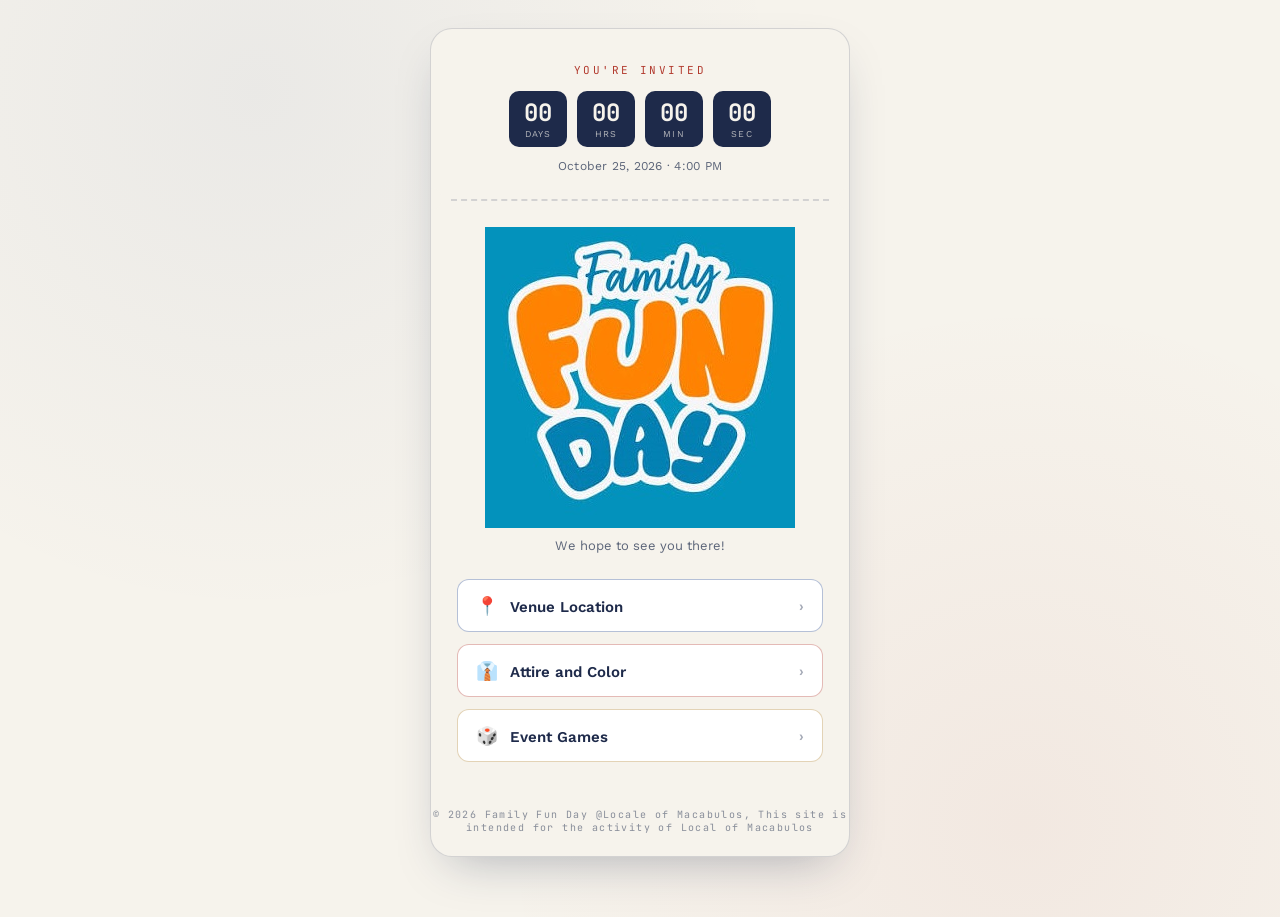
==== index.html @ 0f66782b "yeah" ====
<!DOCTYPE html>
<html lang="en">
<head>
<meta charset="UTF-8">
<meta name="viewport" content="width=device-width, initial-scale=1.0, maximum-scale=1">
<title>You're Invited</title>
<link rel="preconnect" href="https://fonts.googleapis.com">
<link href="https://fonts.googleapis.com/css2?family=Fraunces:opsz,wght@9..144,400;9..144,600;9..144,700&family=Work+Sans:wght@400;500;600&family=JetBrains+Mono:wght@500;700&display=swap" rel="stylesheet">
<link rel="stylesheet" href="styles.css">
</head>
<body>

<div class="ticket">
  <div class="stub-top">
    <div class="eyebrow">You're Invited</div>
    <div class="countdown" id="countdown">
      <div class="cd-unit"><div class="cd-num" id="cd-days">00</div><div class="cd-label">Days</div></div>
      <div class="cd-unit"><div class="cd-num" id="cd-hours">00</div><div class="cd-label">Hrs</div></div>
      <div class="cd-unit"><div class="cd-num" id="cd-mins">00</div><div class="cd-label">Min</div></div>
      <div class="cd-unit"><div class="cd-num" id="cd-secs">00</div><div class="cd-label">Sec</div></div>
    </div>
    <div class="cd-date" id="cdDate">October 25, 2026 &middot; 4:00 PM</div>
  </div>

  <div class="perf-wrap">
    <div class="side-notch" style="left:-11px;"></div>
    <div class="side-notch" style="right:-11px;"></div>
    <div class="perf-line"></div>
  </div>

  <div class="stub-bottom">
    <img src="FamilyFunDay.jfif">
    <h1 class="event-name" id="eventName"> </h1>
    <div class="event-sub">We hope to see you there!</div>

    <div class="btn-grid">
      <a class="btn maps" href="maps.html">
        <span><span class="icon">📍</span>Venue Location</span>
        <span class="arrow">›</span>
      </a>
      <a class="btn attire" href="attire.html">
        <span><span class="icon">👔</span>Attire and Color</span>
        <span class="arrow">›</span>
      </a>
      <a class="btn games" href="games.html">
        <span><span class="icon">🎲</span>Event Games</span>
        <span class="arrow">›</span>
      </a>
    </div>
  </div>

  <div class="id-strip">&copy; 2026 Family Fun Day @Locale of Macabulos, This site is intended for the activity of Local of Macabulos</div>
</div>

<script src="config.js"></script>
<script>

// If a logo image is provided, swap the placeholder for it:
// document.getElementById('logoImg').src = "your-logo.png";
// document.getElementById('logoImg').style.display = 'block';
// document.getElementById('logoSlot').style.border = 'none';

function tick(){
  const now = new Date();
  let diff = Math.max(0, EVENT_TARGET - now);
  const d = Math.floor(diff/(1000*60*60*24));
  const h = Math.floor((diff/(1000*60*60))%24);
  const m = Math.floor((diff/(1000*60))%60);
  const s = Math.floor((diff/1000)%60);
  document.getElementById('cd-days').textContent = String(d).padStart(2,'0');
  document.getElementById('cd-hours').textContent = String(h).padStart(2,'0');
  document.getElementById('cd-mins').textContent = String(m).padStart(2,'0');
  document.getElementById('cd-secs').textContent = String(s).padStart(2,'0');
}
tick();
setInterval(tick, 1000);
</script>
</body>
</html>
---- styles.css ----
:root{
  --paper:#F6F3EC;
  --paper-dim:#EAE5D8;
  --ink:#1E2A4A;
  --ink-soft:#5B6478;
  --crimson:#B23A2E;
  --cobalt:#2C4A8C;
  --gold:#B8924A;
  --line: rgba(30,42,74,0.16);
}
*{box-sizing:border-box;}
html,body{margin:0;padding:0;}
body{
  background:
    radial-gradient(circle at 20% 10%, rgba(44,74,140,0.06), transparent 40%),
    radial-gradient(circle at 80% 90%, rgba(178,58,46,0.06), transparent 40%),
    var(--paper);
  font-family:'Work Sans', sans-serif;
  color:var(--ink);
  min-height:100vh;
  display:flex;
  align-items:flex-start;
  justify-content:center;
  padding:28px 14px 60px;
}

.ticket{
  width:100%;
  max-width:420px;
  background:var(--paper);
  border:1px solid var(--line);
  border-radius:22px;
  box-shadow:0 20px 50px -20px rgba(30,42,74,0.35);
  overflow:hidden;
  position:relative;
}

/* --- stub 1: logo + countdown (index page) --- */
.stub-top{
  padding:34px 26px 26px;
  text-align:center;
}
.logo-slot{
  width:76px;height:76px;
  margin:0 auto 18px;
  border-radius:50%;
  border:1.5px dashed var(--ink-soft);
  display:flex;align-items:center;justify-content:center;
  font-family:'JetBrains Mono', monospace;
  font-size:10px;letter-spacing:.08em;
  color:var(--ink-soft);
  background:rgba(255,255,255,0.4);
  overflow:hidden;
}
.logo-slot img{width:100%;height:100%;object-fit:cover;display:none;}
.eyebrow{
  font-family:'JetBrains Mono', monospace;
  font-size:11px;
  letter-spacing:.22em;
  text-transform:uppercase;
  color:var(--crimson);
  margin-bottom:14px;
}
.countdown{
  display:flex;
  justify-content:center;
  gap:10px;
}
.cd-unit{
  background:var(--ink);
  color:var(--paper);
  border-radius:10px;
  min-width:58px;
  padding:10px 4px 8px;
}
.cd-num{
  font-family:'JetBrains Mono', monospace;
  font-size:24px;
  font-weight:700;
  line-height:1;
}
.cd-label{
  font-size:9px;
  letter-spacing:.12em;
  text-transform:uppercase;
  opacity:.7;
  margin-top:4px;
}
.cd-date{
  margin-top:12px;
  font-size:12px;
  color:var(--ink-soft);
  letter-spacing:.02em;
}

/* --- perforation divider --- */
.perf-wrap{ position:relative; height:0; }
.perf-line{ border-top:2px dashed var(--line); margin:0 20px; }
.side-notch{
  position:absolute; width:22px;height:22px; border-radius:50%; top:-11px;
  background: var(--paper);
}

/* --- stub 2: event + buttons (index page) --- */
.stub-bottom{ padding:28px 26px 32px; text-align:center; }
.event-name{
  font-family:'Fraunces', serif;
  font-weight:600;
  font-size:clamp(28px,7vw,36px);
  line-height:1.1;
  margin:0 0 6px;
}
.event-sub{ font-size:13px; color:var(--ink-soft); margin-bottom:26px; }
.btn-grid{ display:flex; flex-direction:column; gap:12px; }
.btn{
  display:flex; align-items:center; justify-content:space-between;
  width:100%; padding:15px 18px; border-radius:12px;
  border:1px solid var(--line); background:#fff;
  font-family:'Work Sans', sans-serif; font-size:15px; font-weight:600;
  color:var(--ink); cursor:pointer; text-decoration:none;
  transition:transform .15s ease, box-shadow .15s ease;
  text-align:left;
}
.btn:hover{ transform:translateY(-1px); box-shadow:0 8px 18px -10px rgba(30,42,74,0.4); }
.btn .icon{ font-size:18px; margin-right:12px; }
.btn .arrow{ opacity:.4; font-size:14px; }
.btn.maps{ border-color: rgba(44,74,140,0.35); }
.btn.attire{ border-color: rgba(178,58,46,0.35); }
.btn.games{ border-color: rgba(184,146,74,0.4); }

.id-strip{
  font-family:'JetBrains Mono', monospace;
  font-size:10px; letter-spacing:.14em; color:var(--ink-soft);
  text-align:center; padding:14px 0 22px; opacity:.7;
}

/* ===== sub-page layout (maps / attire / games) ===== */
.page-head{
  display:flex; align-items:center; gap:12px;
  padding:20px 22px 14px;
  border-bottom:1px solid var(--line);
}
.back-btn{
  width:34px;height:34px;border-radius:50%;
  border:1px solid var(--line);
  background:#fff;
  display:flex;align-items:center;justify-content:center;
  cursor:pointer; text-decoration:none;
  color:var(--ink); font-size:16px;
  flex-shrink:0;
}
.back-btn:hover{ background:var(--paper-dim); }
.page-title{
  font-family:'Fraunces', serif;
  font-size:21px; font-weight:600;
}
.page-body{ padding:20px 22px 30px; }

/* maps page */
#map{ width:100%; height:300px; border-radius:14px; overflow:hidden; border:1px solid var(--line); }
.map-actions{ display:flex; gap:10px; margin-top:12px; }
.map-actions button{
  flex:1; padding:12px 10px; border-radius:10px; border:none;
  font-weight:600; font-size:13.5px; cursor:pointer; font-family:'Work Sans', sans-serif;
}
.btn-locate{ background:var(--cobalt); color:#fff; }
.route-info{
  margin-top:12px; font-size:13px; color:var(--ink-soft);
  background:#fff; border:1px solid var(--line); border-radius:10px;
  padding:10px 12px; display:none;
}
.route-info.show{ display:block; }
.map-note{ font-size:11px; color:var(--ink-soft); margin-top:10px; line-height:1.5; }

/* attire page */
.swatch-row{ display:flex; gap:14px; margin:6px 0 18px; }
.swatch{ flex:1; text-align:center; }
.swatch-color{ height:64px; border-radius:12px; margin-bottom:8px; box-shadow: inset 0 0 0 1px rgba(0,0,0,0.06); }
.swatch.blue .swatch-color{ background:var(--cobalt); }
.swatch.red .swatch-color{ background:var(--crimson); }
.swatch-label{ font-size:12px; font-weight:600; }
.rules-list{ list-style:none; padding:0; margin:0; }
.rules-list li{
  display:flex; align-items:flex-start; gap:10px;
  padding:10px 0; border-top:1px solid var(--line); font-size:14px;
}
.rules-list li:first-child{ border-top:none; }
.rule-x{ color:var(--crimson); font-weight:700; }
.rule-ok{ color:var(--cobalt); font-weight:700; }

/* games page */
.game-item{ display:flex; align-items:center; gap:14px; padding:13px 0; border-top:1px solid var(--line); }
.game-item:first-child{ border-top:none; }
.game-num{ font-family:'JetBrains Mono', monospace; font-size:12px; color:var(--gold); font-weight:700; width:22px; }
.game-name{ font-weight:600; font-size:14.5px; }

@media (max-width:400px){
  .cd-unit{ min-width:50px; }
  .cd-num{ font-size:20px; }
}
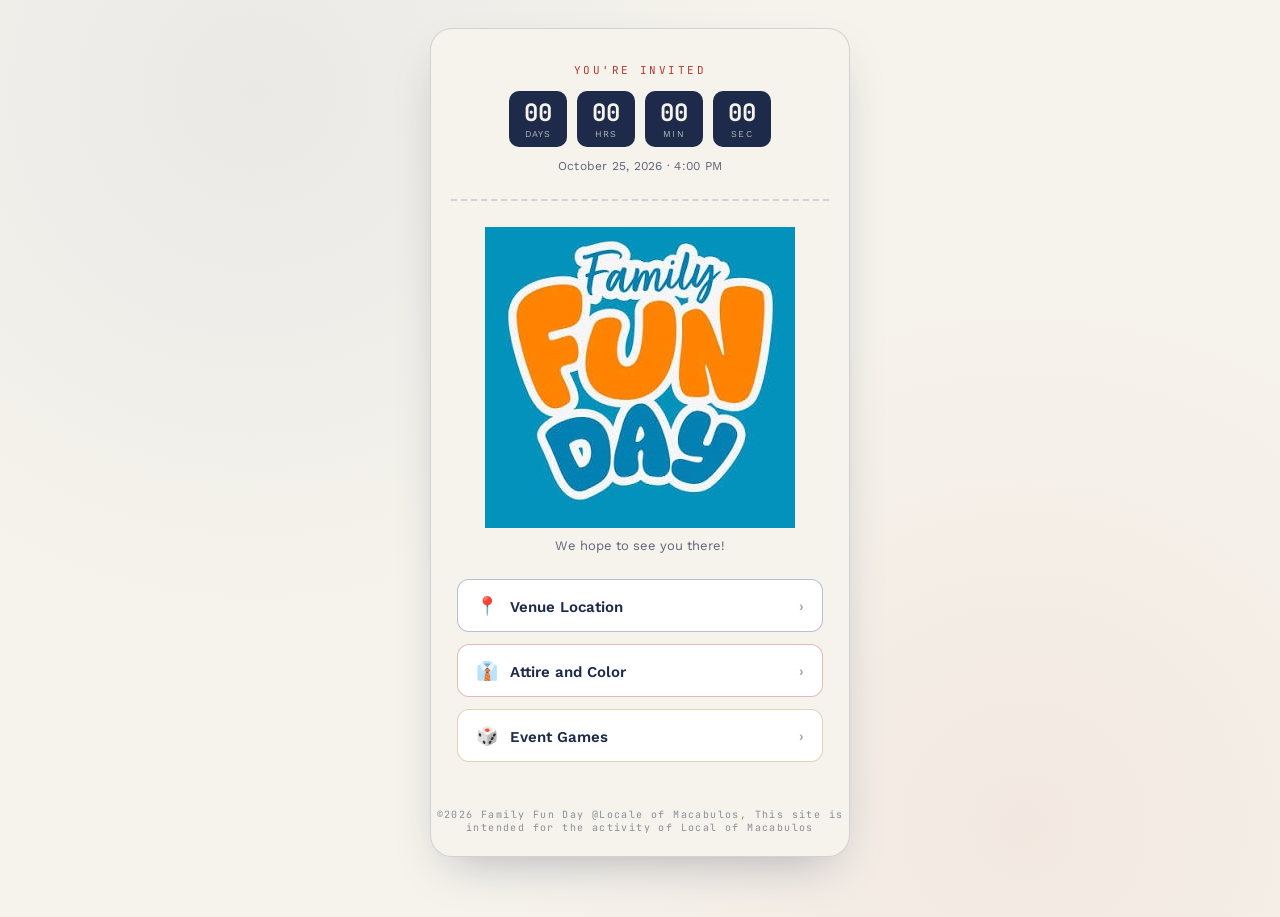
==== commit fd2e3393: "yeah" ====
--- a/index.html
+++ b/index.html
@@ -3,16 +3,17 @@
 <head>
 <meta charset="UTF-8">
 <meta name="viewport" content="width=device-width, initial-scale=1.0, maximum-scale=1">
-<title>You're Invited</title>
+<title>FamilyFunDay</title>
 <link rel="preconnect" href="https://fonts.googleapis.com">
 <link href="https://fonts.googleapis.com/css2?family=Fraunces:opsz,wght@9..144,400;9..144,600;9..144,700&family=Work+Sans:wght@400;500;600&family=JetBrains+Mono:wght@500;700&display=swap" rel="stylesheet">
 <link rel="stylesheet" href="styles.css">
+<link rel="icon" href="TCT-removebg-preview.png">
 </head>
 <body>
 
 <div class="ticket">
   <div class="stub-top">
-    <div class="eyebrow">You're Invited</div>
+    <div class="eyebrow">You're Invited </div>
     <div class="countdown" id="countdown">
       <div class="cd-unit"><div class="cd-num" id="cd-days">00</div><div class="cd-label">Days</div></div>
       <div class="cd-unit"><div class="cd-num" id="cd-hours">00</div><div class="cd-label">Hrs</div></div>
@@ -49,7 +50,7 @@
     </div>
   </div>
 
-  <div class="id-strip">&copy; 2026 Family Fun Day @Locale of Macabulos, This site is intended for the activity of Local of Macabulos</div>
+  <div class="id-strip">&copy;2026 Family Fun Day @Locale of Macabulos, This site is intended for the activity of Local of Macabulos</div>
 </div>
 
 <script src="config.js"></script>
--- a/styles.css
+++ b/styles.css
@@ -1,200 +1,411 @@
-:root{
-  --paper:#F6F3EC;
-  --paper-dim:#EAE5D8;
-  --ink:#1E2A4A;
-  --ink-soft:#5B6478;
-  --crimson:#B23A2E;
-  --cobalt:#2C4A8C;
-  --gold:#B8924A;
-  --line: rgba(30,42,74,0.16);
-}
-*{box-sizing:border-box;}
-html,body{margin:0;padding:0;}
-body{
+:root {
+  --paper: #F6F3EC;
+  --paper-dim: #EAE5D8;
+  --ink: #1E2A4A;
+  --ink-soft: #5B6478;
+  --crimson: #B23A2E;
+  --cobalt: #2C4A8C;
+  --gold: #B8924A;
+  --line: rgba(30, 42, 74, 0.16);
+}
+
+* {
+  box-sizing: border-box;
+}
+
+html,
+body {
+  margin: 0;
+  padding: 0;
+}
+
+body {
   background:
-    radial-gradient(circle at 20% 10%, rgba(44,74,140,0.06), transparent 40%),
-    radial-gradient(circle at 80% 90%, rgba(178,58,46,0.06), transparent 40%),
+    radial-gradient(circle at 20% 10%, rgba(44, 74, 140, 0.06), transparent 40%),
+    radial-gradient(circle at 80% 90%, rgba(178, 58, 46, 0.06), transparent 40%),
     var(--paper);
-  font-family:'Work Sans', sans-serif;
-  color:var(--ink);
-  min-height:100vh;
-  display:flex;
-  align-items:flex-start;
-  justify-content:center;
-  padding:28px 14px 60px;
-}
-
-.ticket{
-  width:100%;
-  max-width:420px;
-  background:var(--paper);
-  border:1px solid var(--line);
-  border-radius:22px;
-  box-shadow:0 20px 50px -20px rgba(30,42,74,0.35);
-  overflow:hidden;
-  position:relative;
+  font-family: 'Work Sans', sans-serif;
+  color: var(--ink);
+  min-height: 100vh;
+  display: flex;
+  align-items: flex-start;
+  justify-content: center;
+  padding: 28px 14px 60px;
+}
+
+.ticket {
+  width: 100%;
+  max-width: 420px;
+  background: var(--paper);
+  border: 1px solid var(--line);
+  border-radius: 22px;
+  box-shadow: 0 20px 50px -20px rgba(30, 42, 74, 0.35);
+  overflow: hidden;
+  position: relative;
 }
 
 /* --- stub 1: logo + countdown (index page) --- */
-.stub-top{
-  padding:34px 26px 26px;
-  text-align:center;
-}
-.logo-slot{
-  width:76px;height:76px;
-  margin:0 auto 18px;
-  border-radius:50%;
-  border:1.5px dashed var(--ink-soft);
-  display:flex;align-items:center;justify-content:center;
-  font-family:'JetBrains Mono', monospace;
-  font-size:10px;letter-spacing:.08em;
-  color:var(--ink-soft);
-  background:rgba(255,255,255,0.4);
-  overflow:hidden;
-}
-.logo-slot img{width:100%;height:100%;object-fit:cover;display:none;}
-.eyebrow{
-  font-family:'JetBrains Mono', monospace;
-  font-size:11px;
-  letter-spacing:.22em;
-  text-transform:uppercase;
-  color:var(--crimson);
-  margin-bottom:14px;
-}
-.countdown{
-  display:flex;
-  justify-content:center;
-  gap:10px;
-}
-.cd-unit{
-  background:var(--ink);
-  color:var(--paper);
-  border-radius:10px;
-  min-width:58px;
-  padding:10px 4px 8px;
-}
-.cd-num{
-  font-family:'JetBrains Mono', monospace;
-  font-size:24px;
-  font-weight:700;
-  line-height:1;
-}
-.cd-label{
-  font-size:9px;
-  letter-spacing:.12em;
-  text-transform:uppercase;
-  opacity:.7;
-  margin-top:4px;
-}
-.cd-date{
-  margin-top:12px;
-  font-size:12px;
-  color:var(--ink-soft);
-  letter-spacing:.02em;
+.stub-top {
+  padding: 34px 26px 26px;
+  text-align: center;
+}
+
+.logo-slot {
+  width: 76px;
+  height: 76px;
+  margin: 0 auto 18px;
+  border-radius: 50%;
+  border: 1.5px dashed var(--ink-soft);
+  display: flex;
+  align-items: center;
+  justify-content: center;
+  font-family: 'JetBrains Mono', monospace;
+  font-size: 10px;
+  letter-spacing: .08em;
+  color: var(--ink-soft);
+  background: rgba(255, 255, 255, 0.4);
+  overflow: hidden;
+}
+
+.logo-slot img {
+  width: 100%;
+  height: 100%;
+  object-fit: cover;
+  display: none;
+}
+
+.eyebrow {
+  font-family: 'JetBrains Mono', monospace;
+  font-size: 11px;
+  letter-spacing: .22em;
+  text-transform: uppercase;
+  color: var(--crimson);
+  margin-bottom: 14px;
+}
+
+.countdown {
+  display: flex;
+  justify-content: center;
+  gap: 10px;
+}
+
+.cd-unit {
+  background: var(--ink);
+  color: var(--paper);
+  border-radius: 10px;
+  min-width: 58px;
+  padding: 10px 4px 8px;
+}
+
+.cd-num {
+  font-family: 'JetBrains Mono', monospace;
+  font-size: 24px;
+  font-weight: 700;
+  line-height: 1;
+}
+
+.cd-label {
+  font-size: 9px;
+  letter-spacing: .12em;
+  text-transform: uppercase;
+  opacity: .7;
+  margin-top: 4px;
+}
+
+.cd-date {
+  margin-top: 12px;
+  font-size: 12px;
+  color: var(--ink-soft);
+  letter-spacing: .02em;
 }
 
 /* --- perforation divider --- */
-.perf-wrap{ position:relative; height:0; }
-.perf-line{ border-top:2px dashed var(--line); margin:0 20px; }
-.side-notch{
-  position:absolute; width:22px;height:22px; border-radius:50%; top:-11px;
+.perf-wrap {
+  position: relative;
+  height: 0;
+}
+
+.perf-line {
+  border-top: 2px dashed var(--line);
+  margin: 0 20px;
+}
+
+.side-notch {
+  position: absolute;
+  width: 22px;
+  height: 22px;
+  border-radius: 50%;
+  top: -11px;
   background: var(--paper);
 }
 
 /* --- stub 2: event + buttons (index page) --- */
-.stub-bottom{ padding:28px 26px 32px; text-align:center; }
-.event-name{
-  font-family:'Fraunces', serif;
-  font-weight:600;
-  font-size:clamp(28px,7vw,36px);
-  line-height:1.1;
-  margin:0 0 6px;
-}
-.event-sub{ font-size:13px; color:var(--ink-soft); margin-bottom:26px; }
-.btn-grid{ display:flex; flex-direction:column; gap:12px; }
-.btn{
-  display:flex; align-items:center; justify-content:space-between;
-  width:100%; padding:15px 18px; border-radius:12px;
-  border:1px solid var(--line); background:#fff;
-  font-family:'Work Sans', sans-serif; font-size:15px; font-weight:600;
-  color:var(--ink); cursor:pointer; text-decoration:none;
-  transition:transform .15s ease, box-shadow .15s ease;
-  text-align:left;
-}
-.btn:hover{ transform:translateY(-1px); box-shadow:0 8px 18px -10px rgba(30,42,74,0.4); }
-.btn .icon{ font-size:18px; margin-right:12px; }
-.btn .arrow{ opacity:.4; font-size:14px; }
-.btn.maps{ border-color: rgba(44,74,140,0.35); }
-.btn.attire{ border-color: rgba(178,58,46,0.35); }
-.btn.games{ border-color: rgba(184,146,74,0.4); }
-
-.id-strip{
-  font-family:'JetBrains Mono', monospace;
-  font-size:10px; letter-spacing:.14em; color:var(--ink-soft);
-  text-align:center; padding:14px 0 22px; opacity:.7;
+.stub-bottom {
+  padding: 28px 26px 32px;
+  text-align: center;
+}
+
+.event-name {
+  font-family: 'Fraunces', serif;
+  font-weight: 600;
+  font-size: clamp(28px, 7vw, 36px);
+  line-height: 1.1;
+  margin: 0 0 6px;
+}
+
+.event-sub {
+  font-size: 13px;
+  color: var(--ink-soft);
+  margin-bottom: 26px;
+}
+
+.btn-grid {
+  display: flex;
+  flex-direction: column;
+  gap: 12px;
+}
+
+.btn {
+  display: flex;
+  align-items: center;
+  justify-content: space-between;
+  width: 100%;
+  padding: 15px 18px;
+  border-radius: 12px;
+  border: 1px solid var(--line);
+  background: #fff;
+  font-family: 'Work Sans', sans-serif;
+  font-size: 15px;
+  font-weight: 600;
+  color: var(--ink);
+  cursor: pointer;
+  text-decoration: none;
+  transition: transform .15s ease, box-shadow .15s ease;
+  text-align: left;
+}
+
+.btn:hover {
+  transform: translateY(-1px);
+  box-shadow: 0 8px 18px -10px rgba(30, 42, 74, 0.4);
+}
+
+.btn .icon {
+  font-size: 18px;
+  margin-right: 12px;
+}
+
+.btn .arrow {
+  opacity: .4;
+  font-size: 14px;
+}
+
+.btn.maps {
+  border-color: rgba(44, 74, 140, 0.35);
+}
+
+.btn.attire {
+  border-color: rgba(178, 58, 46, 0.35);
+}
+
+.btn.games {
+  border-color: rgba(184, 146, 74, 0.4);
+}
+
+.id-strip {
+  font-family: 'JetBrains Mono', monospace;
+  font-size: 10px;
+  letter-spacing: .14em;
+  color: var(--ink-soft);
+  text-align: center;
+  padding: 14px 0 22px;
+  opacity: .7;
 }
 
 /* ===== sub-page layout (maps / attire / games) ===== */
-.page-head{
-  display:flex; align-items:center; gap:12px;
-  padding:20px 22px 14px;
-  border-bottom:1px solid var(--line);
-}
-.back-btn{
-  width:34px;height:34px;border-radius:50%;
-  border:1px solid var(--line);
-  background:#fff;
-  display:flex;align-items:center;justify-content:center;
-  cursor:pointer; text-decoration:none;
-  color:var(--ink); font-size:16px;
-  flex-shrink:0;
-}
-.back-btn:hover{ background:var(--paper-dim); }
-.page-title{
-  font-family:'Fraunces', serif;
-  font-size:21px; font-weight:600;
-}
-.page-body{ padding:20px 22px 30px; }
+.page-head {
+  display: flex;
+  align-items: center;
+  gap: 12px;
+  padding: 20px 22px 14px;
+  border-bottom: 1px solid var(--line);
+}
+
+.back-btn {
+  width: 34px;
+  height: 34px;
+  border-radius: 50%;
+  border: 1px solid var(--line);
+  background: #fff;
+  display: flex;
+  align-items: center;
+  justify-content: center;
+  cursor: pointer;
+  text-decoration: none;
+  color: var(--ink);
+  font-size: 16px;
+  flex-shrink: 0;
+}
+
+.back-btn:hover {
+  background: var(--paper-dim);
+}
+
+.page-title {
+  font-family: 'Fraunces', serif;
+  font-size: 21px;
+  font-weight: 600;
+}
+
+.page-body {
+  padding: 20px 22px 30px;
+}
 
 /* maps page */
-#map{ width:100%; height:300px; border-radius:14px; overflow:hidden; border:1px solid var(--line); }
-.map-actions{ display:flex; gap:10px; margin-top:12px; }
-.map-actions button{
-  flex:1; padding:12px 10px; border-radius:10px; border:none;
-  font-weight:600; font-size:13.5px; cursor:pointer; font-family:'Work Sans', sans-serif;
-}
-.btn-locate{ background:var(--cobalt); color:#fff; }
-.route-info{
-  margin-top:12px; font-size:13px; color:var(--ink-soft);
-  background:#fff; border:1px solid var(--line); border-radius:10px;
-  padding:10px 12px; display:none;
-}
-.route-info.show{ display:block; }
-.map-note{ font-size:11px; color:var(--ink-soft); margin-top:10px; line-height:1.5; }
+#map {
+  width: 100%;
+  height: 300px;
+  border-radius: 14px;
+  overflow: hidden;
+  border: 1px solid var(--line);
+}
+
+.map-actions {
+  display: flex;
+  gap: 10px;
+  margin-top: 12px;
+}
+
+.map-actions button {
+  flex: 1;
+  padding: 12px 10px;
+  border-radius: 10px;
+  border: none;
+  font-weight: 600;
+  font-size: 13.5px;
+  cursor: pointer;
+  font-family: 'Work Sans', sans-serif;
+}
+
+.btn-locate {
+  background: var(--cobalt);
+  color: #fff;
+}
+
+.route-info {
+  margin-top: 12px;
+  font-size: 13px;
+  color: var(--ink-soft);
+  background: #fff;
+  border: 1px solid var(--line);
+  border-radius: 10px;
+  padding: 10px 12px;
+  display: none;
+}
+
+.route-info.show {
+  display: block;
+}
+
+.map-note {
+  font-size: 14px;
+  color: #323141;
+  margin-top: 10px;
+  line-height: 1.5;
+}
 
 /* attire page */
-.swatch-row{ display:flex; gap:14px; margin:6px 0 18px; }
-.swatch{ flex:1; text-align:center; }
-.swatch-color{ height:64px; border-radius:12px; margin-bottom:8px; box-shadow: inset 0 0 0 1px rgba(0,0,0,0.06); }
-.swatch.blue .swatch-color{ background:var(--cobalt); }
-.swatch.red .swatch-color{ background:var(--crimson); }
-.swatch-label{ font-size:12px; font-weight:600; }
-.rules-list{ list-style:none; padding:0; margin:0; }
-.rules-list li{
-  display:flex; align-items:flex-start; gap:10px;
-  padding:10px 0; border-top:1px solid var(--line); font-size:14px;
-}
-.rules-list li:first-child{ border-top:none; }
-.rule-x{ color:var(--crimson); font-weight:700; }
-.rule-ok{ color:var(--cobalt); font-weight:700; }
+.swatch-row {
+  display: flex;
+  gap: 14px;
+  margin: 6px 0 18px;
+}
+
+.swatch {
+  flex: 1;
+  text-align: center;
+}
+
+.swatch-color {
+  height: 64px;
+  border-radius: 12px;
+  margin-bottom: 8px;
+  box-shadow: inset 0 0 0 1px rgba(0, 0, 0, 0.06);
+}
+
+.swatch.blue .swatch-color {
+  background: var(--cobalt);
+}
+
+.swatch.red .swatch-color {
+  background: var(--crimson);
+}
+
+.swatch-label {
+  font-size: 12px;
+  font-weight: 600;
+}
+
+.rules-list {
+  list-style: none;
+  padding: 0;
+  margin: 0;
+}
+
+.rules-list li {
+  display: flex;
+  align-items: flex-start;
+  gap: 10px;
+  padding: 10px 0;
+  border-top: 1px solid var(--line);
+  font-size: 14px;
+}
+
+.rules-list li:first-child {
+  border-top: none;
+}
+
+.rule-x {
+  color: var(--crimson);
+  font-weight: 700;
+}
+
+.rule-ok {
+  color: var(--cobalt);
+  font-weight: 700;
+}
 
 /* games page */
-.game-item{ display:flex; align-items:center; gap:14px; padding:13px 0; border-top:1px solid var(--line); }
-.game-item:first-child{ border-top:none; }
-.game-num{ font-family:'JetBrains Mono', monospace; font-size:12px; color:var(--gold); font-weight:700; width:22px; }
-.game-name{ font-weight:600; font-size:14.5px; }
-
-@media (max-width:400px){
-  .cd-unit{ min-width:50px; }
-  .cd-num{ font-size:20px; }
+.game-item {
+  display: flex;
+  align-items: center;
+  gap: 14px;
+  padding: 13px 0;
+  border-top: 1px solid var(--line);
+}
+
+.game-item:first-child {
+  border-top: none;
+}
+
+.game-num {
+  font-family: 'JetBrains Mono', monospace;
+  font-size: 12px;
+  color: var(--gold);
+  font-weight: 700;
+  width: 22px;
+}
+
+.game-name {
+  font-weight: 600;
+  font-size: 14.5px;
+}
+
+@media (max-width:400px) {
+  .cd-unit {
+    min-width: 50px;
+  }
+
+  .cd-num {
+    font-size: 20px;
+  }
 }
